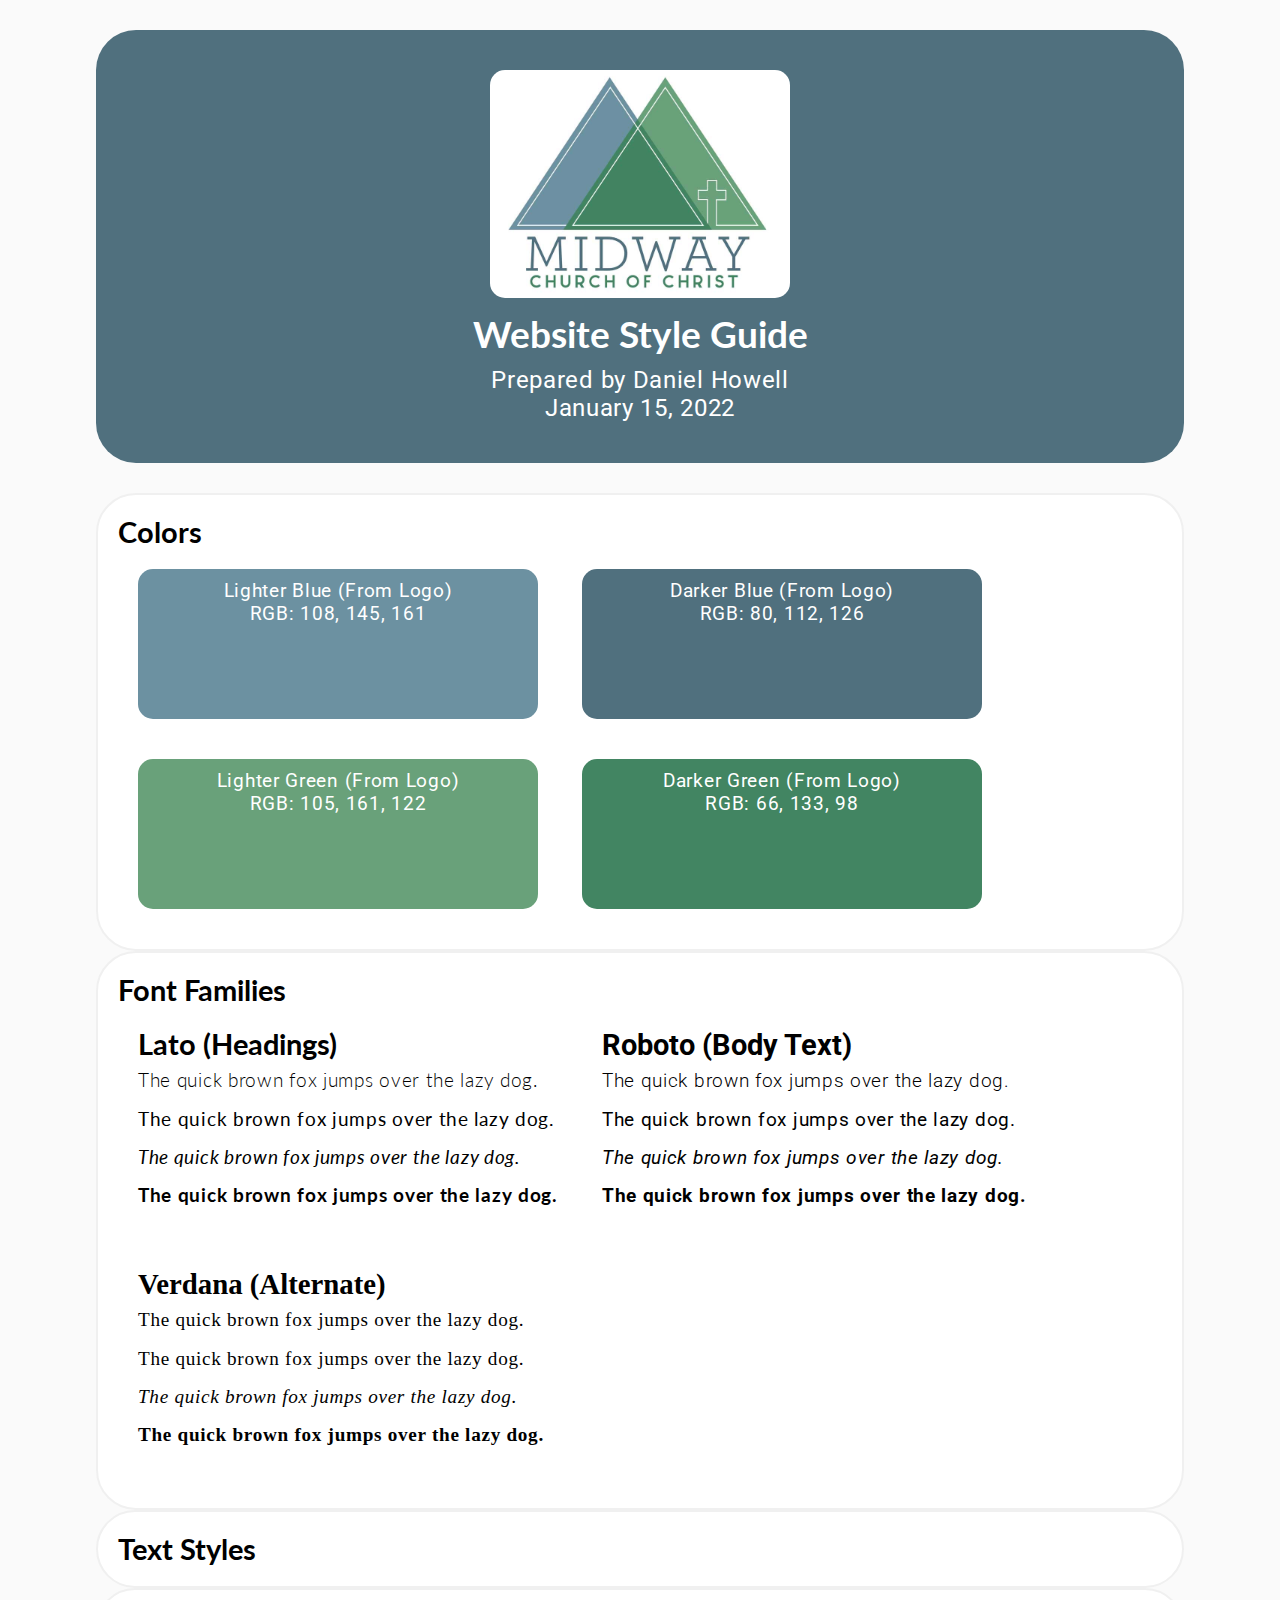
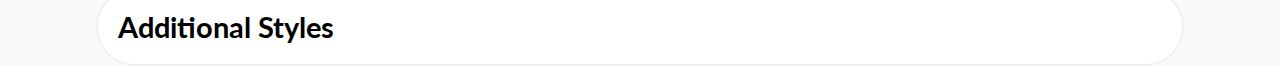
==== styleguide/index.html @ 45c2e161 "Initial Commit" ====
<!DOCTYPE html>
<html lang="en" dir="ltr">
  <head>
    <meta charset="utf-8">
    <title>Midway Church of Christ Style Guide</title>
    <link rel="stylesheet" href="style.css">
  </head>
  <body>
    <main>
      <header class="darkblue">
        <img src="img/midway-logo.jpg" alt="Midway Logo">
        <h1>Website Style Guide</h1>
        <p>Prepared by Daniel Howell</p>
        <p>January 15, 2022</p>
      </header>
      <section id="colors">
        <h2>Colors</h2>
        <div class="colorcontainer lightblue">
          <p>Lighter Blue (From Logo)</p>
          <p>RGB: 108, 145, 161</p>
        </div>
        <div class="colorcontainer darkblue">
          <p>Darker Blue (From Logo)</p>
          <p>RGB: 80, 112, 126</p>
        </div>
        <div class="colorcontainer lightgreen">
          <p>Lighter Green (From Logo)</p>
          <p>RGB: 105, 161, 122</p>
        </div>
        <div class="colorcontainer darkgreen">
          <p>Darker Green (From Logo)</p>
          <p>RGB: 66, 133, 98</p>
        </div>
      </section>
      <section id="fonts">
        <h2>Font Families</h2>
        <div class="fontcontainer">
          <h2>Lato (Headings)</h2>
          <p class="weight300 lato">The quick brown fox jumps over the lazy dog.</p>
          <p class="weight400 lato">The quick brown fox jumps over the lazy dog.</p>
          <p class="weight400 lato italic">The quick brown fox jumps over the lazy dog.</p>
          <p class="weight700 lato">The quick brown fox jumps over the lazy dog.</p>
        </div>
        <div class="fontcontainer">
          <h2 class="roboto">Roboto (Body Text)</h2>
          <p class="weight300 roboto">The quick brown fox jumps over the lazy dog.</p>
          <p class="weight400 roboto">The quick brown fox jumps over the lazy dog.</p>
          <p class="weight400 roboto italic">The quick brown fox jumps over the lazy dog.</p>
          <p class="weight700 roboto">The quick brown fox jumps over the lazy dog.</p>
        </div>
        <div class="fontcontainer">
          <h2 class="verdana">Verdana (Alternate)</h2>
          <p class="weight300 verdana">The quick brown fox jumps over the lazy dog.</p>
          <p class="weight400 verdana">The quick brown fox jumps over the lazy dog.</p>
          <p class="weight400 verdana italic">The quick brown fox jumps over the lazy dog.</p>
          <p class="weight700 verdana">The quick brown fox jumps over the lazy dog.</p>
        </div>
      </section>
      <section id="text-styles">
        <h2>Text Styles</h2>
      </section>
      <section id="additional-styles">
        <h2>Additional Styles</h2>
      </section>
    </main>
  </body>
</html>
---- styleguide/style.css ----
/* FONTS */
@import url('https://fonts.googleapis.com/css2?family=Lato:wght@300;400;700&family=Roboto:wght@300;400;700&display=swap');

* {
  box-sizing: border-box;
  margin: 0;
  padding: 0;
}

body {
  width: 100vw;
  background-color: rgb(250, 250, 250);
}

main {
  margin: 0 auto;
  width: 85%;
}

header {
  border-radius: 40px;
  padding: 40px;
  text-align: center;
  margin: 30px 0;
  color: white;
}

header p {
  font-size: 1.5em;
}

header img {
  max-width: 300px;
  border-radius: 15px;
}

section {
  border: 2px rgb(240, 240, 240) solid;
  border-radius: 40px;
  background-color: white;
  padding: 20px;
}

h1 {
  font-family: Lato;
  font-weight: 700;
  font-size: 2.3em;
  margin: 10px;
}
h2 {
  font-family: Lato;
  font-size: 1.8em;
}

p {
  font-family: Roboto, Verdana, sans-serif;
  font-weight: 400;
  line-height: 1.2em;
  letter-spacing: 0.7px;
}

/* Alignment */

/* .centercontent {
  text-align: center;
  padding: 10px;
} */

/* Div Containers for the Colors */

.colorcontainer {
  display: inline-block;
  width: 400px;
  height: 150px;
  margin: 20px;
  padding: 10px;
  border-radius: 15px;
}

.colorcontainer p {
  font-size: 1.2em;
  text-align: center;
  color: white;
}

/* Fonts */

.fontcontainer {
  display: inline-block;
  margin: 20px;
  max-width: 600px;
  min-height: 200px;
}

.fontcontainer p {
  font-size: 1.2em;
  line-height: 2em;
}

.lato {
  font-family: Lato;
}

.roboto {
  font-family: Roboto;
}

.verdana {
  font-family: Verdana;
}

.italic {
  font-style: italic;
}

.weight300 {
  font-weight: 300;
}
.weight400 {
  font-weight: 400;
}
.weight700 {
  font-weight: 700;
}

/* These rules are just to keep track of color swatches */
.lightblue {
  background-color: rgb(108, 145, 161);
}
.darkblue {
  background-color: rgb(80, 112, 126);
}
.lightgreen {
  background-color: rgb(105, 161, 122);
}
.darkgreen {
  background-color: rgb(66, 133, 98);
}
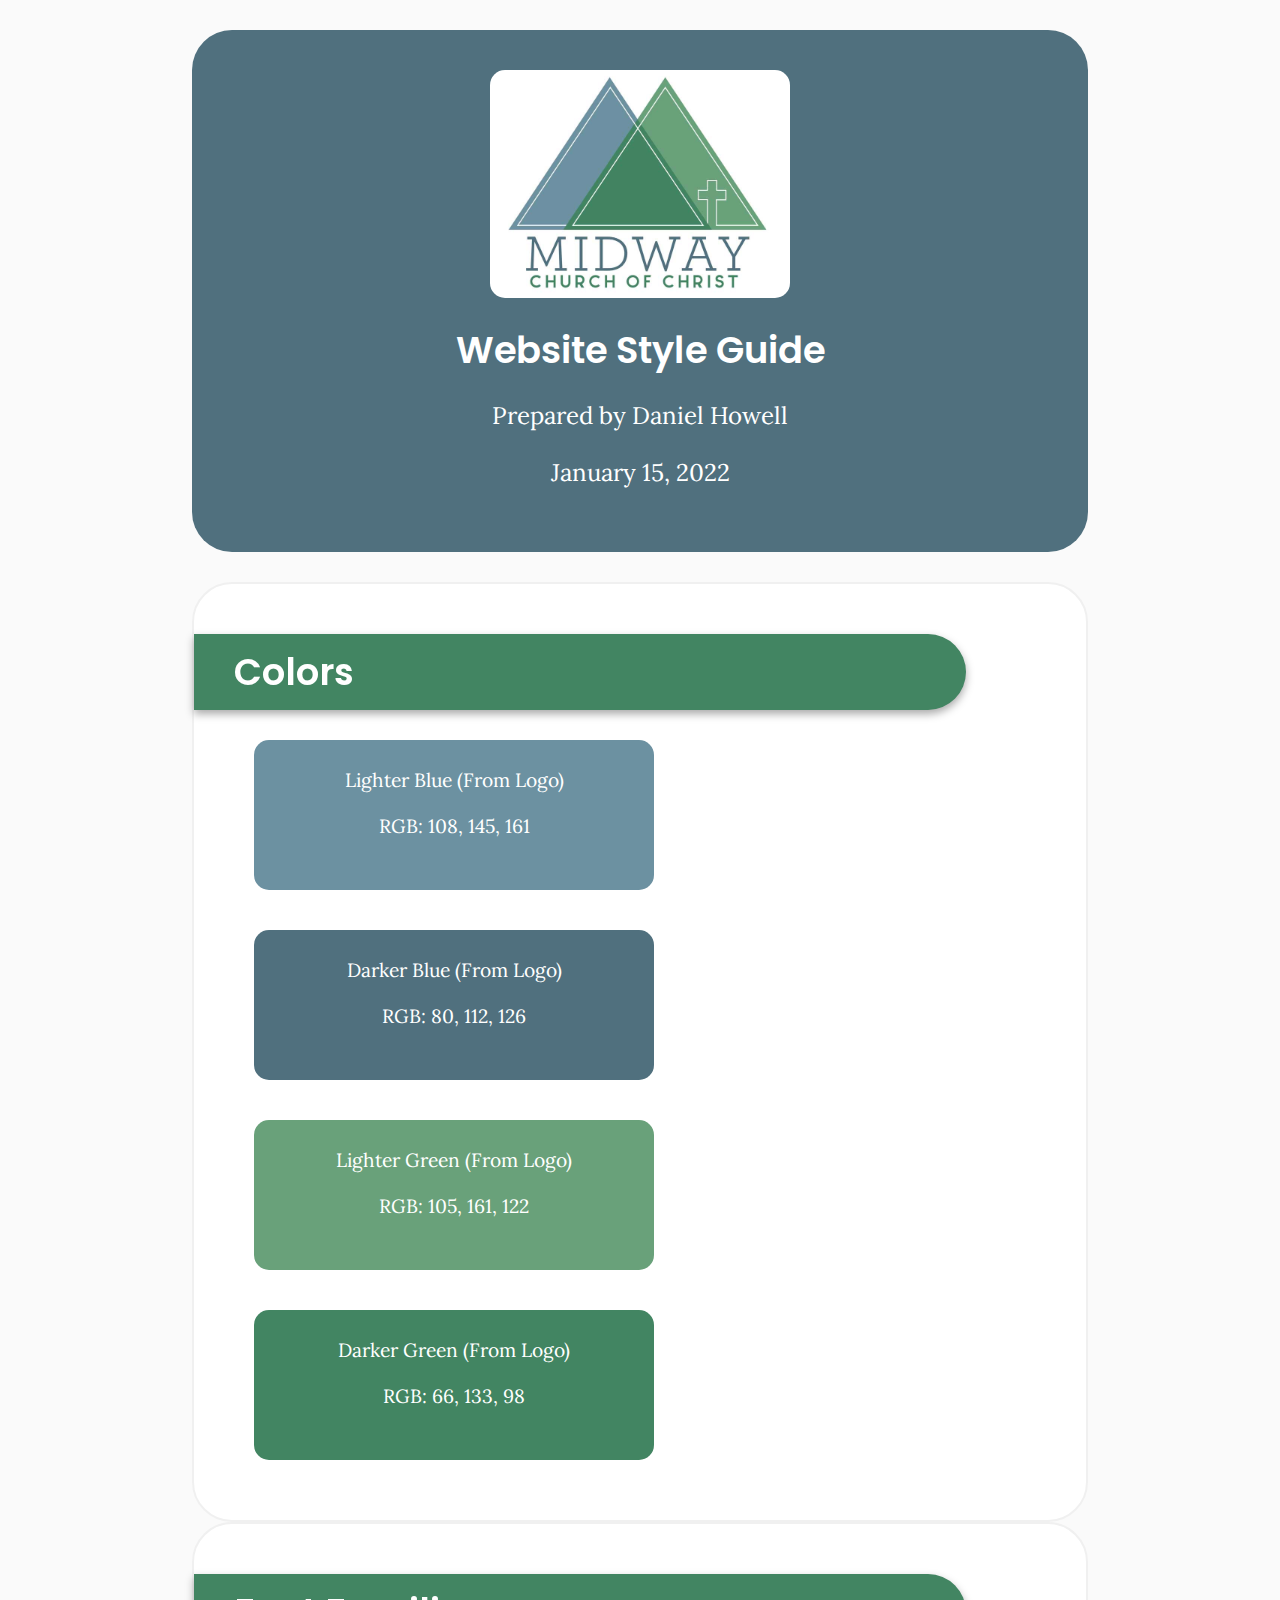
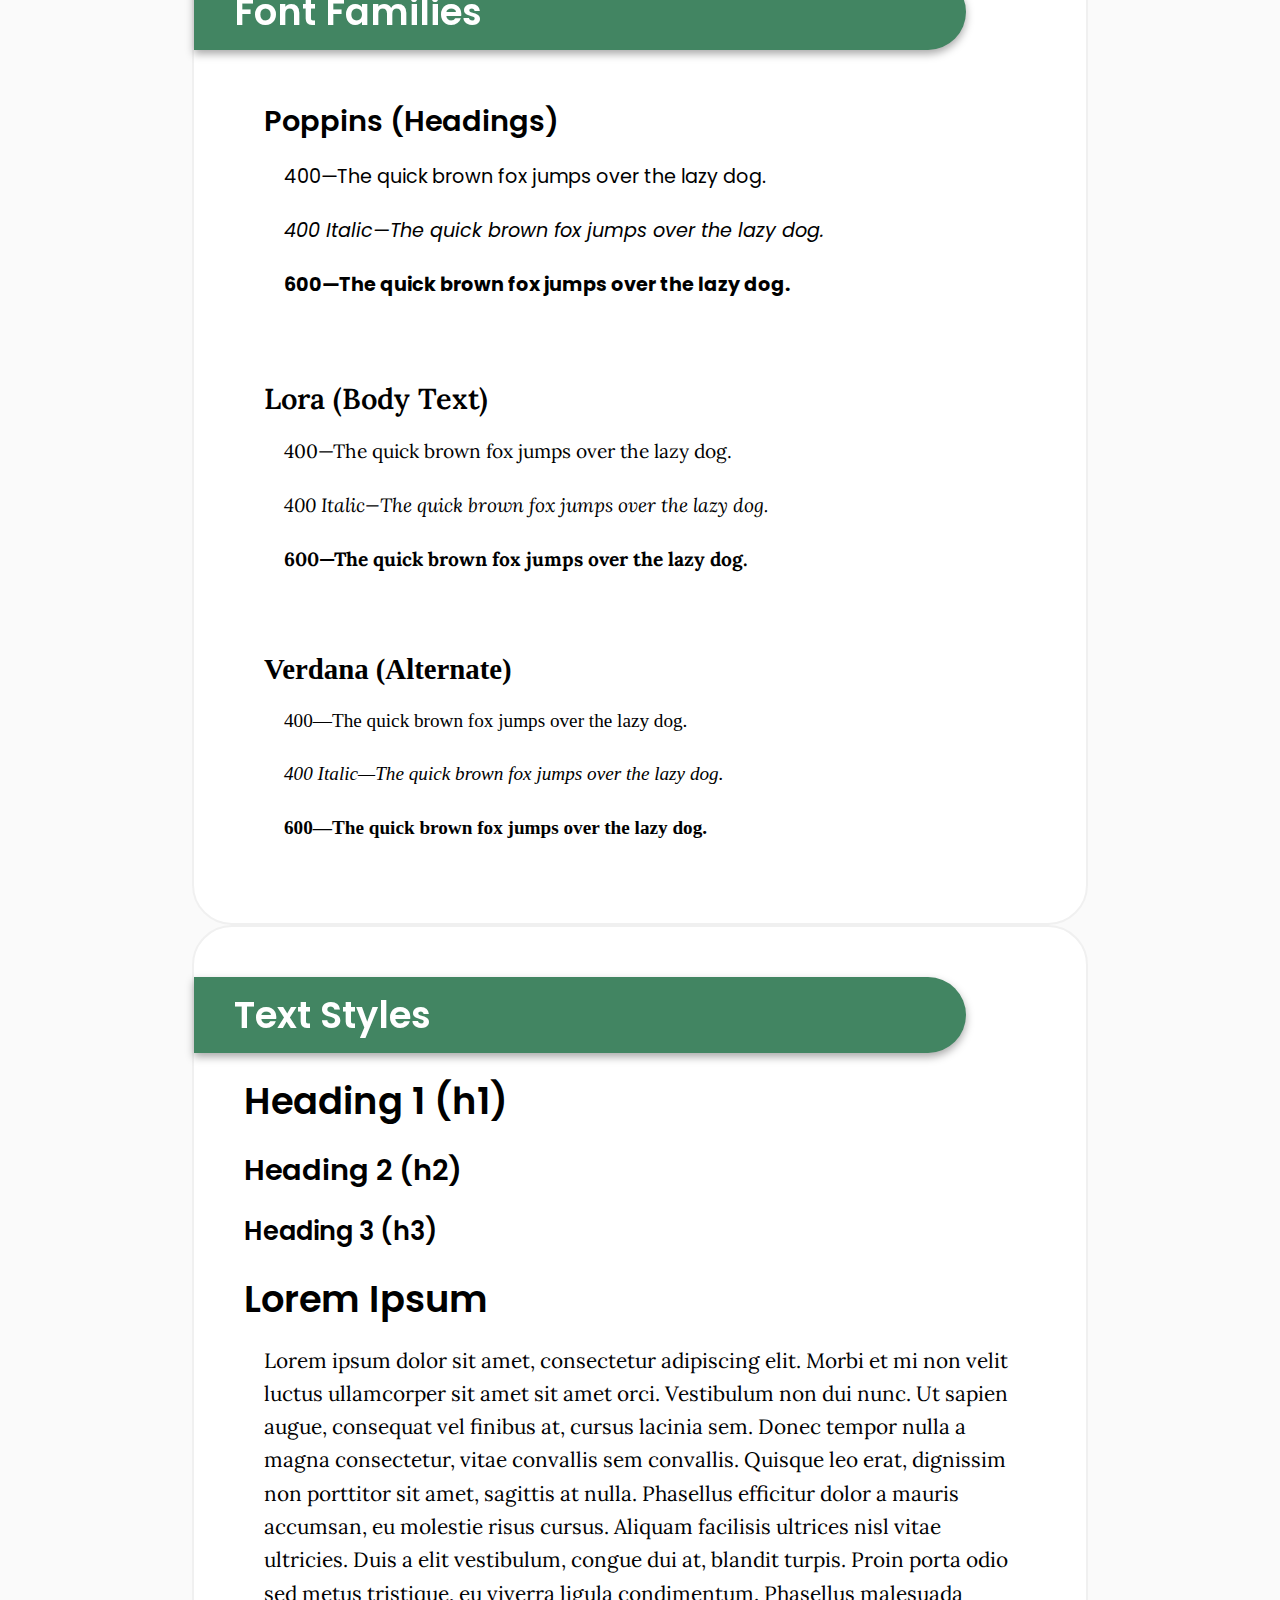
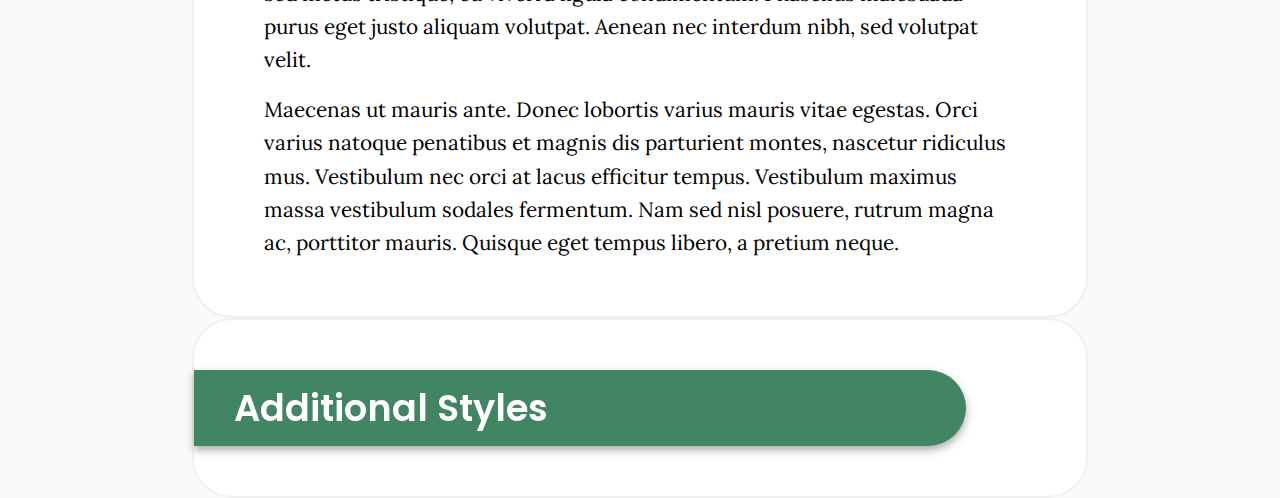
==== commit 82d17515: "Changed fonts; Dressed up style page" ====
--- a/styleguide/index.html
+++ b/styleguide/index.html
@@ -4,6 +4,7 @@
     <meta charset="utf-8">
     <title>Midway Church of Christ Style Guide</title>
     <link rel="stylesheet" href="style.css">
+    <meta name="viewport" content="width=device-width, initial-scale=1.0">
   </head>
   <body>
     <main>
@@ -14,7 +15,7 @@
         <p>January 15, 2022</p>
       </header>
       <section id="colors">
-        <h2>Colors</h2>
+        <h1 class="sectionheading">Colors</h1>
         <div class="colorcontainer lightblue">
           <p>Lighter Blue (From Logo)</p>
           <p>RGB: 108, 145, 161</p>
@@ -33,34 +34,37 @@
         </div>
       </section>
       <section id="fonts">
-        <h2>Font Families</h2>
+        <h1 class="sectionheading">Font Families</h1>
         <div class="fontcontainer">
-          <h2>Lato (Headings)</h2>
-          <p class="weight300 lato">The quick brown fox jumps over the lazy dog.</p>
-          <p class="weight400 lato">The quick brown fox jumps over the lazy dog.</p>
-          <p class="weight400 lato italic">The quick brown fox jumps over the lazy dog.</p>
-          <p class="weight700 lato">The quick brown fox jumps over the lazy dog.</p>
+          <h2>Poppins (Headings)</h2>
+          <p class="weight400 poppins">400—The quick brown fox jumps over the lazy dog.</p>
+          <p class="weight400 poppins italic">400 Italic—The quick brown fox jumps over the lazy dog.</p>
+          <p class="weight600 poppins">600—The quick brown fox jumps over the lazy dog.</p>
         </div>
         <div class="fontcontainer">
-          <h2 class="roboto">Roboto (Body Text)</h2>
-          <p class="weight300 roboto">The quick brown fox jumps over the lazy dog.</p>
-          <p class="weight400 roboto">The quick brown fox jumps over the lazy dog.</p>
-          <p class="weight400 roboto italic">The quick brown fox jumps over the lazy dog.</p>
-          <p class="weight700 roboto">The quick brown fox jumps over the lazy dog.</p>
+          <h2 class="lora">Lora (Body Text)</h2>
+          <p class="weight400 lora">400—The quick brown fox jumps over the lazy dog.</p>
+          <p class="weight400 lora italic">400 Italic—The quick brown fox jumps over the lazy dog.</p>
+          <p class="weight600 lora">600—The quick brown fox jumps over the lazy dog.</p>
         </div>
         <div class="fontcontainer">
           <h2 class="verdana">Verdana (Alternate)</h2>
-          <p class="weight300 verdana">The quick brown fox jumps over the lazy dog.</p>
-          <p class="weight400 verdana">The quick brown fox jumps over the lazy dog.</p>
-          <p class="weight400 verdana italic">The quick brown fox jumps over the lazy dog.</p>
-          <p class="weight700 verdana">The quick brown fox jumps over the lazy dog.</p>
+          <p class="weight400 verdana">400—The quick brown fox jumps over the lazy dog.</p>
+          <p class="weight400 verdana italic">400 Italic—The quick brown fox jumps over the lazy dog.</p>
+          <p class="weight600 verdana">600—The quick brown fox jumps over the lazy dog.</p>
         </div>
       </section>
       <section id="text-styles">
-        <h2>Text Styles</h2>
+        <h1 class="sectionheading">Text Styles</h1>
+        <h1>Heading 1 (h1)</h1>
+        <h2>Heading 2 (h2)</h2>
+        <h3>Heading 3 (h3)</h3>
+        <h1>Lorem Ipsum</h1>
+        <p>Lorem ipsum dolor sit amet, consectetur adipiscing elit. Morbi et mi non velit luctus ullamcorper sit amet sit amet orci. Vestibulum non dui nunc. Ut sapien augue, consequat vel finibus at, cursus lacinia sem. Donec tempor nulla a magna consectetur, vitae convallis sem convallis. Quisque leo erat, dignissim non porttitor sit amet, sagittis at nulla. Phasellus efficitur dolor a mauris accumsan, eu molestie risus cursus. Aliquam facilisis ultrices nisl vitae ultricies. Duis a elit vestibulum, congue dui at, blandit turpis. Proin porta odio sed metus tristique, eu viverra ligula condimentum. Phasellus malesuada purus eget justo aliquam volutpat. Aenean nec interdum nibh, sed volutpat velit.</p>
+        <p>Maecenas ut mauris ante. Donec lobortis varius mauris vitae egestas. Orci varius natoque penatibus et magnis dis parturient montes, nascetur ridiculus mus. Vestibulum nec orci at lacus efficitur tempus. Vestibulum maximus massa vestibulum sodales fermentum. Nam sed nisl posuere, rutrum magna ac, porttitor mauris. Quisque eget tempus libero, a pretium neque.</p>
       </section>
       <section id="additional-styles">
-        <h2>Additional Styles</h2>
+        <h1 class="sectionheading">Additional Styles</h1>
       </section>
     </main>
   </body>
--- a/styleguide/style.css
+++ b/styleguide/style.css
@@ -1,5 +1,5 @@
 /* FONTS */
-@import url('https://fonts.googleapis.com/css2?family=Lato:wght@300;400;700&family=Roboto:wght@300;400;700&display=swap');
+@import url('https://fonts.googleapis.com/css2?family=Lora:ital,wght@0,400;0,600;1,400;1,600&family=Poppins:ital,wght@0,400;0,600;1,400;1,600&display=swap');
 
 * {
   box-sizing: border-box;
@@ -14,7 +14,7 @@
 
 main {
   margin: 0 auto;
-  width: 85%;
+  width: 70%;
 }
 
 header {
@@ -38,25 +38,32 @@
   border: 2px rgb(240, 240, 240) solid;
   border-radius: 40px;
   background-color: white;
-  padding: 20px;
+  padding: 40px;
+}
+
+h1, h2, h3 {
+  font-family: Poppins;
+  font-weight: 600;
+  margin: 10px;
+  padding-top: 10px;
 }
 
 h1 {
-  font-family: Lato;
-  font-weight: 700;
   font-size: 2.3em;
-  margin: 10px;
 }
 h2 {
-  font-family: Lato;
   font-size: 1.8em;
+}
+h3 {
+  font-size: 1.6em;
 }
 
 p {
-  font-family: Roboto, Verdana, sans-serif;
+  font-size: 1.3em;
+  font-family: Lora, Verdana, sans-serif;
   font-weight: 400;
-  line-height: 1.2em;
-  letter-spacing: 0.7px;
+  line-height: 1.6em;
+  margin: 0.8em 30px;
 }
 
 /* Alignment */
@@ -88,7 +95,7 @@
 .fontcontainer {
   display: inline-block;
   margin: 20px;
-  max-width: 600px;
+  max-width: 800px;
   min-height: 200px;
 }
 
@@ -97,12 +104,12 @@
   line-height: 2em;
 }
 
-.lato {
-  font-family: Lato;
+.poppins {
+  font-family: Poppins;
 }
 
-.roboto {
-  font-family: Roboto;
+.lora {
+  font-family: Lora;
 }
 
 .verdana {
@@ -119,8 +126,18 @@
 .weight400 {
   font-weight: 400;
 }
-.weight700 {
+.weight600 {
   font-weight: 700;
+}
+
+.sectionheading {
+  background-color: rgb(66, 133, 98);
+  color: white;
+  margin-left: -40px;
+  margin-right: 80px;
+  padding: 10px 40px;
+  border-radius: 0 40px 40px 0;
+  filter: drop-shadow(0px 4px 4px rgb(169, 169, 169));
 }
 
 /* These rules are just to keep track of color swatches */
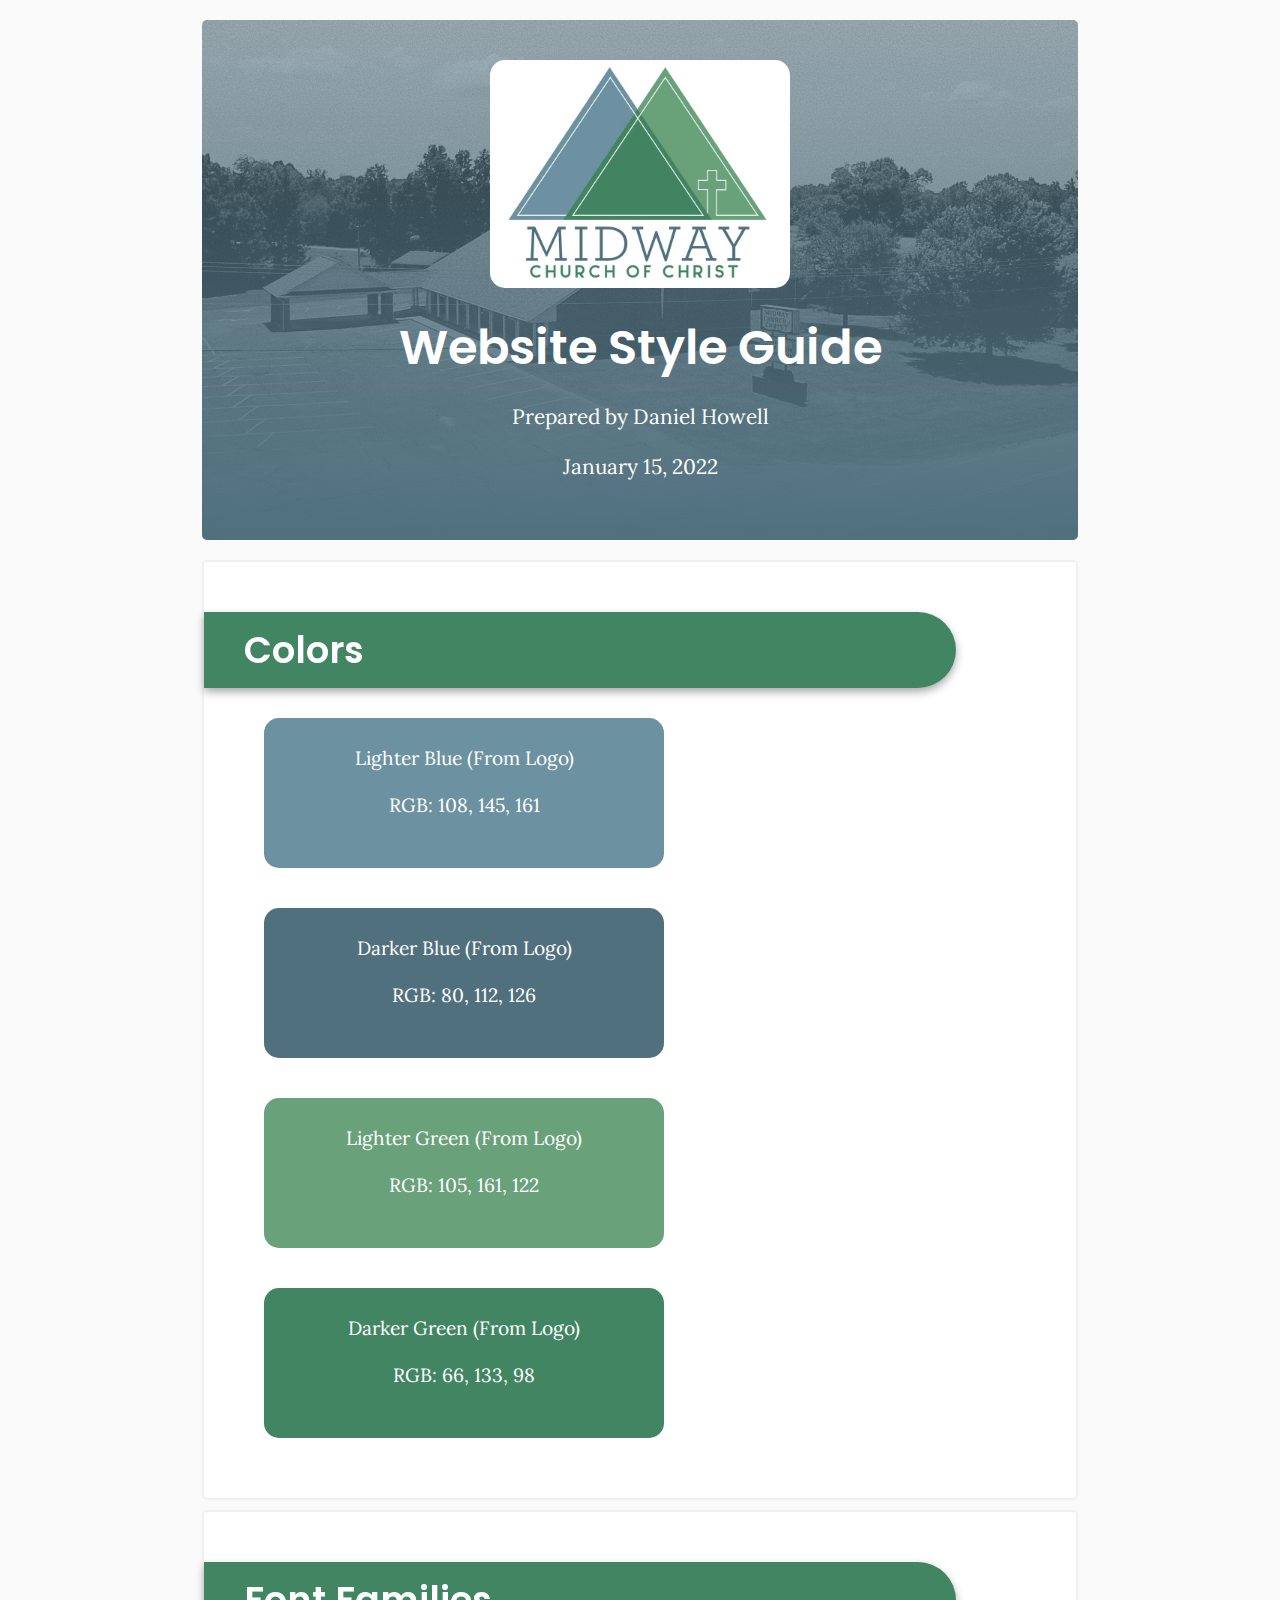
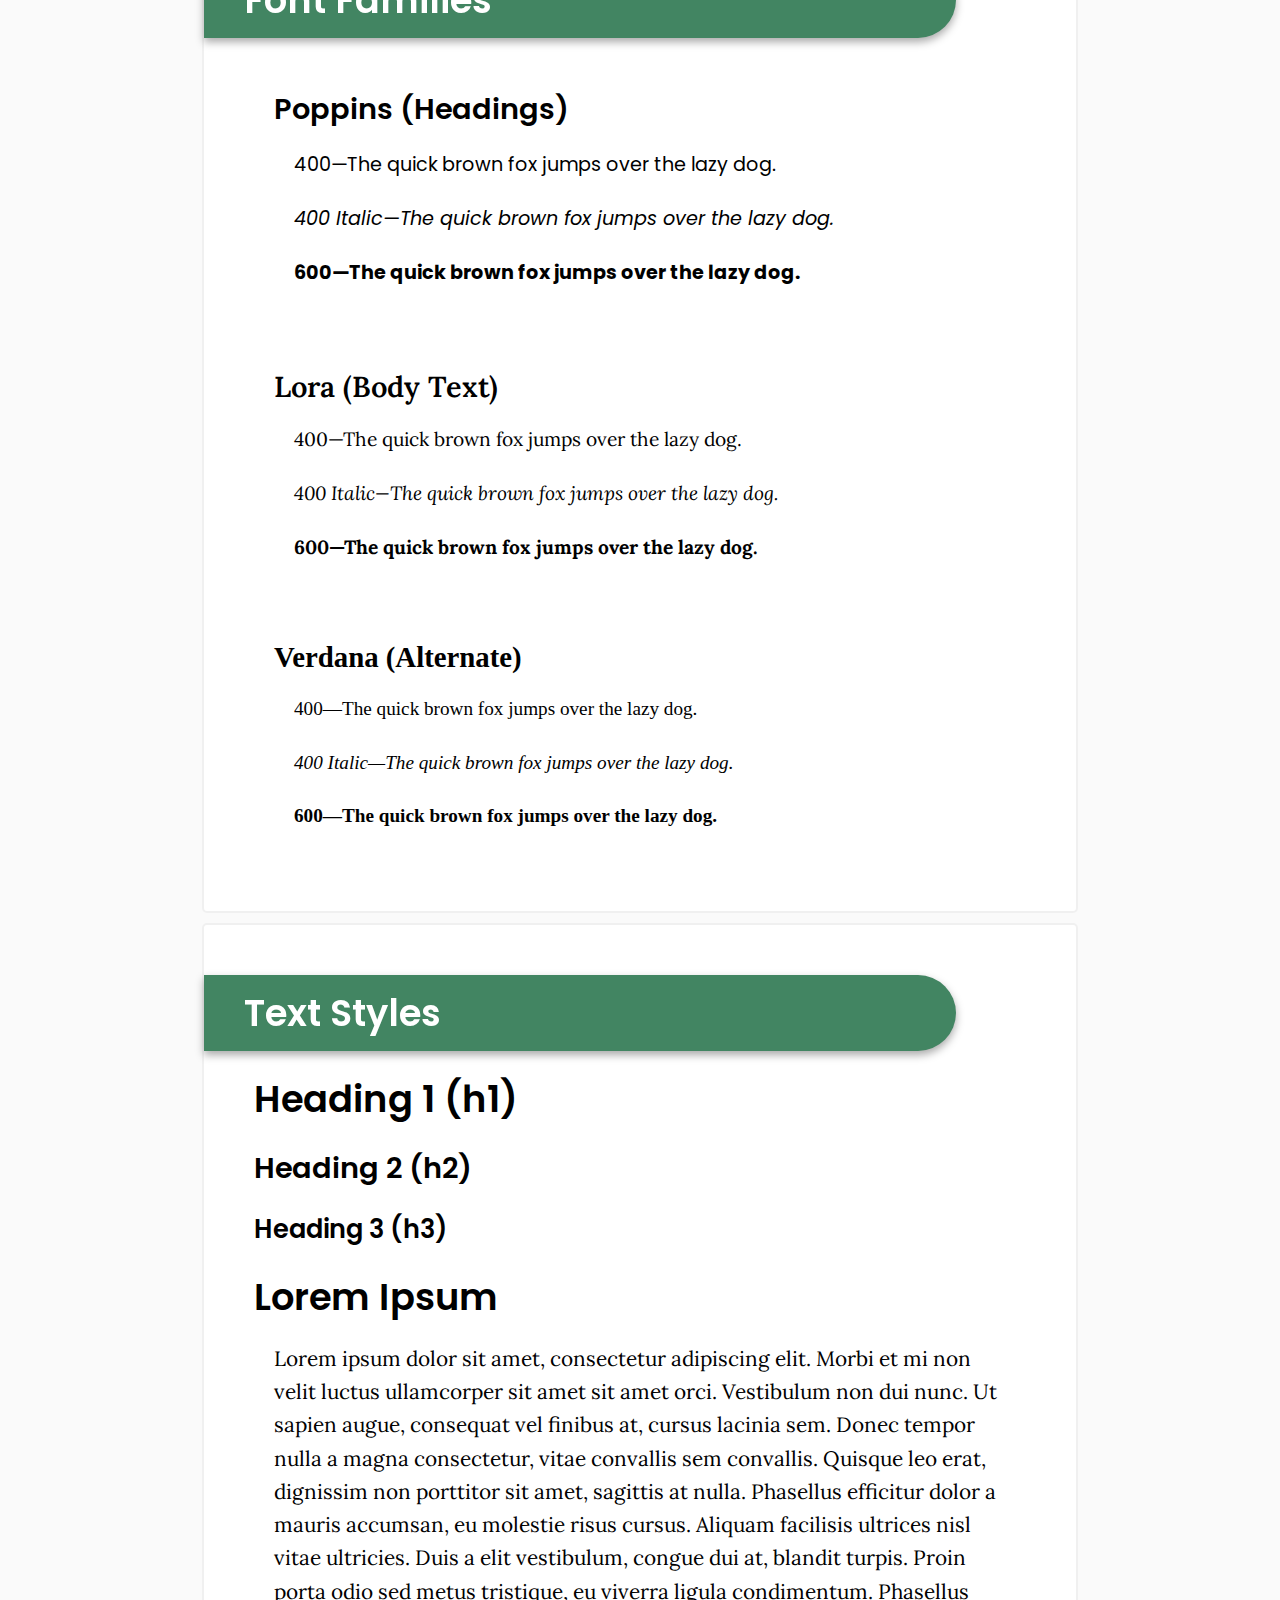
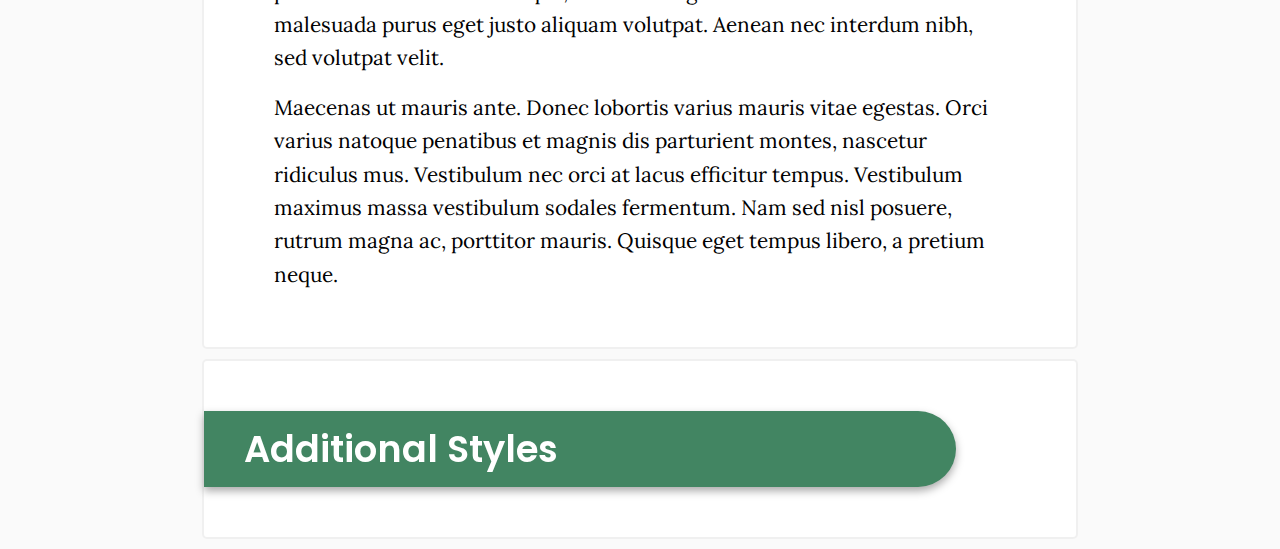
==== commit 3b1e745b: "Added header bg image and style changes" ====
--- a/styleguide/index.html
+++ b/styleguide/index.html
@@ -8,7 +8,7 @@
   </head>
   <body>
     <main>
-      <header class="darkblue">
+      <header>
         <img src="img/midway-logo.jpg" alt="Midway Logo">
         <h1>Website Style Guide</h1>
         <p>Prepared by Daniel Howell</p>
--- a/styleguide/style.css
+++ b/styleguide/style.css
@@ -1,4 +1,3 @@
-/* FONTS */
 @import url('https://fonts.googleapis.com/css2?family=Lora:ital,wght@0,400;0,600;1,400;1,600&family=Poppins:ital,wght@0,400;0,600;1,400;1,600&display=swap');
 
 * {
@@ -18,15 +17,19 @@
 }
 
 header {
-  border-radius: 40px;
+  background: linear-gradient(rgba(80, 112, 126, 0.5), 
+    rgba(80, 112, 126, 1)), 
+      url(img/churchbg.jpg);
+  background-size: cover;
+  border-radius: 5px;
   padding: 40px;
   text-align: center;
-  margin: 30px 0;
+  margin: 20px 10px;
   color: white;
 }
 
 header p {
-  font-size: 1.5em;
+  font-size: 1.3em;
 }
 
 header img {
@@ -34,11 +37,16 @@
   border-radius: 15px;
 }
 
+header h1 {
+  font-size: 3em;
+}
+
 section {
   border: 2px rgb(240, 240, 240) solid;
-  border-radius: 40px;
+  border-radius: 5px;
   background-color: white;
   padding: 40px;
+  margin: 10px;
 }
 
 h1, h2, h3 {
@@ -65,13 +73,6 @@
   line-height: 1.6em;
   margin: 0.8em 30px;
 }
-
-/* Alignment */
-
-/* .centercontent {
-  text-align: center;
-  padding: 10px;
-} */
 
 /* Div Containers for the Colors */
 
